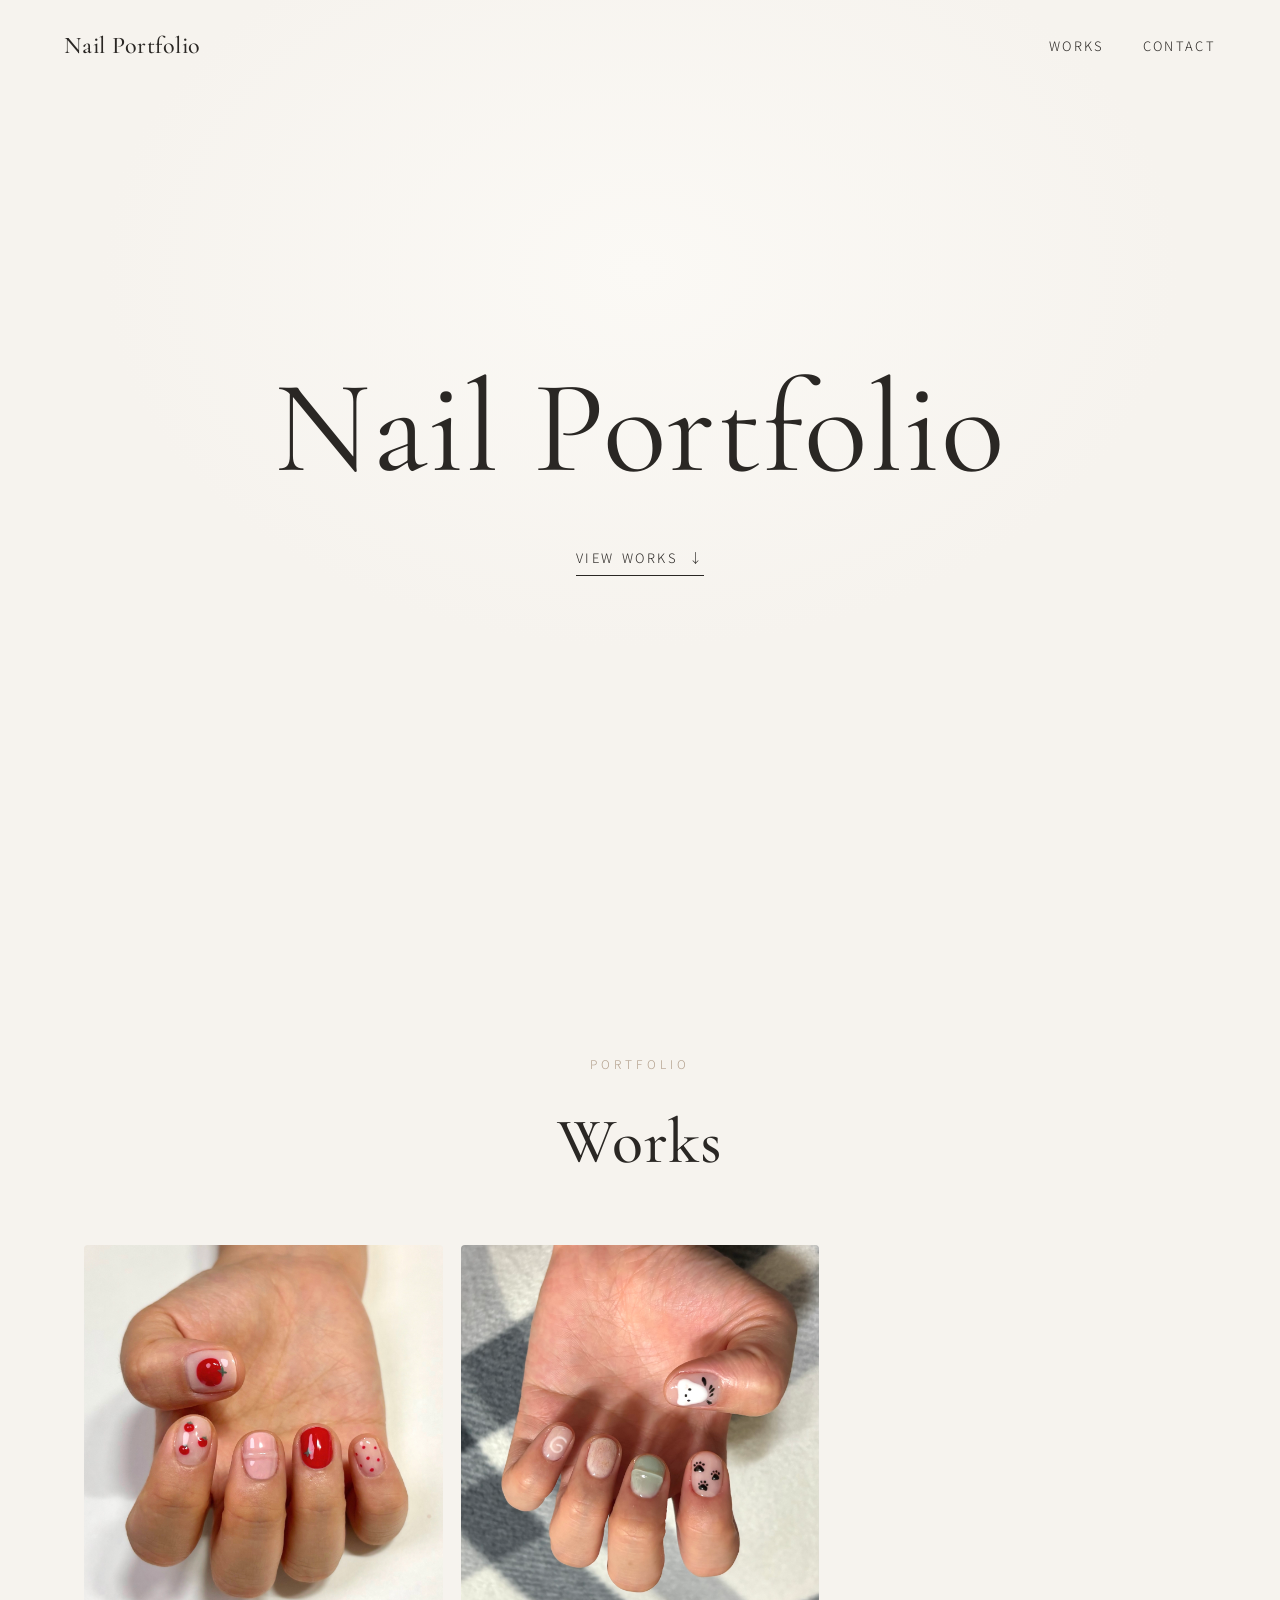
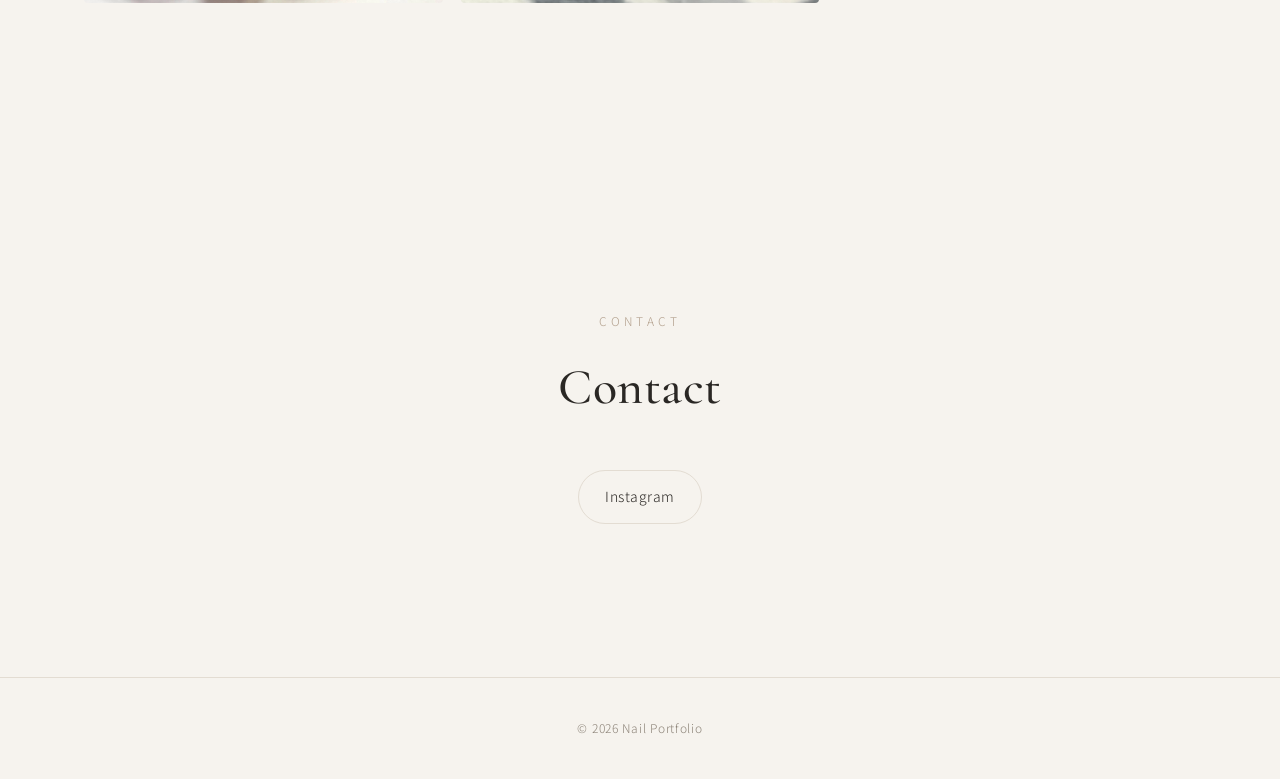
==== index.html @ acb51cf5 "Initial commit: nail portfolio site Co-Authored-By: Claude Opus 4.8 (1M context) <noreply@anthropic." ====
<!DOCTYPE html>
<html lang="ko">
<head>
  <meta charset="UTF-8" />
  <meta name="viewport" content="width=device-width, initial-scale=1.0" />
  <title>Nail Portfolio</title>
  <meta name="description" content="네일 아트 포트폴리오" />

  <!-- 폰트 -->
  <link rel="preconnect" href="https://fonts.googleapis.com">
  <link rel="preconnect" href="https://fonts.gstatic.com" crossorigin>
  <link href="https://fonts.googleapis.com/css2?family=Cormorant+Garamond:ital,wght@0,400;0,500;1,400&family=Noto+Serif+KR:wght@400;500;600&family=Noto+Sans+KR:wght@300;400;500&display=swap" rel="stylesheet">

  <link rel="stylesheet" href="css/styles.css" />
</head>
<body>

  <!-- ===== 상단 메뉴 ===== -->
  <header class="nav" id="nav">
    <a href="#top" class="nav__logo">Nail Portfolio</a>
    <nav class="nav__links">
      <a href="#works">WORKS</a>
      <a href="#contact">CONTACT</a>
    </nav>
    <button class="nav__toggle" id="navToggle" aria-label="메뉴 열기">
      <span></span><span></span>
    </button>
  </header>

  <!-- ===== 히어로 ===== -->
  <section class="hero" id="top">
    <div class="hero__inner reveal">
      <h1 class="hero__name" data-site="heroTitle">Nail Portfolio</h1>
      <p class="hero__sub" data-site="heroSub"></p>
      <a href="#works" class="hero__cta">VIEW WORKS <span>↓</span></a>
    </div>
  </section>

  <!-- ===== 작품 갤러리 ===== -->
  <section class="works" id="works">
    <div class="section-head reveal">
      <p class="section-head__eyebrow">PORTFOLIO</p>
      <h2 class="section-head__title">Works</h2>
    </div>

    <div class="gallery" id="gallery"><!-- 사진 자동 생성 --></div>

    <p class="gallery-empty" id="galleryEmpty" hidden>
      아직 등록된 작품이 없어요.<br />
      <span>images 폴더에 사진을 넣고 “사진추가하기”를 눌러 주세요.</span>
    </p>
  </section>

  <!-- ===== 연락처 ===== -->
  <section class="contact" id="contact">
    <div class="contact__inner reveal">
      <p class="section-head__eyebrow">CONTACT</p>
      <h2 class="contact__title">Contact</h2>
      <div class="contact__links" id="contactLinks"><!-- 자동 생성 --></div>
    </div>
  </section>

  <footer class="footer">
    <p>© <span id="year"></span> <span data-site="name">Nail Portfolio</span></p>
  </footer>

  <!-- ===== 사진 확대(라이트박스) ===== -->
  <div class="lightbox" id="lightbox" hidden>
    <button class="lightbox__close" id="lbClose" aria-label="닫기">×</button>
    <button class="lightbox__nav lightbox__prev" id="lbPrev" aria-label="이전">‹</button>
    <figure class="lightbox__figure">
      <img id="lbImg" src="" alt="" />
      <figcaption id="lbCaption"></figcaption>
    </figure>
    <button class="lightbox__nav lightbox__next" id="lbNext" aria-label="다음">›</button>
  </div>

  <script src="js/config.js"></script>
  <script src="js/photos.js"></script>
  <script src="js/script.js"></script>
</body>
</html>
---- css/styles.css ----
/* ============================================================
   미니멀 & 뉴트럴 네일 포트폴리오
   색/폰트는 아래 :root 값만 바꾸면 전체가 바뀝니다.
   ============================================================ */
:root {
  --bg:        #f6f3ee;   /* 배경 (따뜻한 아이보리) */
  --bg-2:      #efe9e1;   /* 살짝 진한 배경 */
  --text:      #2a2724;   /* 본문 글자 */
  --muted:     #8c8378;   /* 흐린 글자 */
  --line:      #e3dcd2;   /* 구분선 */
  --accent:    #b29f8c;   /* 포인트 색 (그레이지) */
  --serif:     "Cormorant Garamond", "Noto Serif KR", serif;
  --serif-ko:  "Noto Serif KR", "Cormorant Garamond", serif;
  --sans:      "Noto Sans KR", -apple-system, "Segoe UI", sans-serif;
  --maxw:      1240px;
  --ease:      cubic-bezier(.22,.61,.36,1);
}

* { box-sizing: border-box; margin: 0; padding: 0; }
html { scroll-behavior: smooth; }
body {
  background: var(--bg);
  color: var(--text);
  font-family: var(--sans);
  font-weight: 300;
  line-height: 1.7;
  -webkit-font-smoothing: antialiased;
  overflow-x: hidden;
}
a { color: inherit; text-decoration: none; }
img { display: block; width: 100%; height: auto; }
ul { list-style: none; }

.section-head__eyebrow {
  font-family: var(--sans);
  font-size: 12px;
  letter-spacing: .35em;
  color: var(--accent);
  text-transform: uppercase;
  margin-bottom: 14px;
}
.section-head__title,
.about__title,
.contact__title {
  font-family: var(--serif);
  font-weight: 500;
  letter-spacing: .01em;
}

/* ===== 상단 메뉴 ===== */
.nav {
  position: fixed; top: 0; left: 0; right: 0; z-index: 100;
  display: flex; align-items: center; justify-content: space-between;
  padding: 26px clamp(20px, 5vw, 64px);
  transition: background .4s var(--ease), padding .4s var(--ease), box-shadow .4s var(--ease);
}
.nav.is-scrolled {
  background: rgba(246,243,238,.86);
  backdrop-filter: blur(10px);
  padding-top: 16px; padding-bottom: 16px;
  box-shadow: 0 1px 0 var(--line);
}
.nav__logo {
  font-family: var(--serif);
  font-size: 24px; font-weight: 500; letter-spacing: .02em;
}
.nav__links { display: flex; gap: 38px; }
.nav__links a {
  font-size: 13px; letter-spacing: .18em; color: var(--text);
  position: relative; padding: 4px 0;
}
.nav__links a::after {
  content: ""; position: absolute; left: 0; bottom: 0;
  width: 0; height: 1px; background: var(--accent);
  transition: width .35s var(--ease);
}
.nav__links a:hover::after { width: 100%; }
.nav__toggle {
  display: none; background: none; border: 0; cursor: pointer;
  width: 30px; height: 22px; position: relative;
}
.nav__toggle span {
  position: absolute; left: 0; width: 100%; height: 1.5px; background: var(--text);
  transition: transform .35s var(--ease), opacity .35s var(--ease);
}
.nav__toggle span:nth-child(1) { top: 4px; }
.nav__toggle span:nth-child(2) { bottom: 4px; }
body.menu-open .nav__toggle span:nth-child(1) { top: 10px; transform: rotate(45deg); }
body.menu-open .nav__toggle span:nth-child(2) { bottom: 10px; transform: rotate(-45deg); }

/* ===== 히어로 ===== */
.hero {
  min-height: 100vh;
  display: flex; align-items: center; justify-content: center;
  text-align: center; padding: 120px 24px 80px;
  background:
    radial-gradient(60% 60% at 50% 30%, #fbf9f5 0%, var(--bg) 70%);
}
.hero__eyebrow {
  font-size: 13px; letter-spacing: .45em; color: var(--accent);
  text-transform: uppercase; margin-bottom: 26px;
}
.hero__name {
  font-family: var(--serif);
  font-size: clamp(48px, 11vw, 132px);
  font-weight: 400; line-height: .98; letter-spacing: .01em;
}
.hero__sub {
  margin-top: 24px; font-family: var(--serif-ko);
  font-size: clamp(15px, 2.2vw, 20px); color: var(--muted); letter-spacing: .02em;
}
.hero__cta {
  display: inline-flex; align-items: center; gap: 10px;
  margin-top: 54px; font-size: 13px; letter-spacing: .2em;
  padding-bottom: 6px; border-bottom: 1px solid var(--text);
}
.hero__cta span { transition: transform .4s var(--ease); }
.hero__cta:hover span { transform: translateY(4px); }

/* ===== 섹션 공통 ===== */
.works, .about, .contact { padding: clamp(80px, 12vw, 160px) clamp(20px, 5vw, 64px); }
.works { max-width: var(--maxw); margin: 0 auto; }
.section-head { text-align: center; margin-bottom: 48px; }
.section-head__title { font-size: clamp(34px, 6vw, 64px); }

/* ===== 필터 ===== */
.filters {
  display: flex; flex-wrap: wrap; gap: 10px;
  justify-content: center; margin-bottom: 54px;
}
.filters button {
  font-family: var(--sans); font-size: 13px; letter-spacing: .08em;
  color: var(--muted); background: none; border: 1px solid var(--line);
  padding: 9px 20px; border-radius: 999px; cursor: pointer;
  transition: all .3s var(--ease);
}
.filters button:hover { color: var(--text); border-color: var(--accent); }
.filters button.is-active {
  color: #fff; background: var(--text); border-color: var(--text);
}

/* ===== 갤러리 (메이슨리) ===== */
.gallery { column-count: 3; column-gap: 18px; }
@media (max-width: 900px) { .gallery { column-count: 2; column-gap: 14px; } }
@media (max-width: 560px) { .gallery { column-count: 1; } }

.card {
  break-inside: avoid; margin-bottom: 18px; position: relative;
  overflow: hidden; border-radius: 4px; cursor: pointer;
  background: var(--bg-2);
  opacity: 0; transform: translateY(24px);
  transition: opacity .8s var(--ease), transform .8s var(--ease);
}
.card.is-in { opacity: 1; transform: none; }
.card.is-hidden { display: none; }
.card img { transition: transform .9s var(--ease); }
.card:hover img { transform: scale(1.05); }
.card__overlay {
  position: absolute; inset: 0; display: flex; align-items: flex-end;
  padding: 18px 20px; color: #fff;
  background: linear-gradient(to top, rgba(20,18,16,.55) 0%, rgba(20,18,16,0) 55%);
  opacity: 0; transition: opacity .4s var(--ease);
}
.card:hover .card__overlay { opacity: 1; }
.card__name { font-family: var(--serif-ko); font-size: 16px; }
.card__date { font-size: 12px; letter-spacing: .14em; color: rgba(255,255,255,.85); }

.gallery-empty {
  text-align: center; color: var(--muted); font-size: 16px; line-height: 2;
  padding: 60px 0;
}
.gallery-empty span { font-size: 14px; color: var(--accent); }

/* ===== 소개 ===== */
.about { background: var(--bg-2); }
.about__grid {
  max-width: var(--maxw); margin: 0 auto;
  display: grid; grid-template-columns: 1fr 1.1fr; gap: clamp(40px, 7vw, 100px);
  align-items: start;
}
.about__title { font-size: clamp(30px, 5vw, 52px); margin: 8px 0 24px; }
.about__text { color: var(--muted); font-size: 17px; max-width: 36ch; white-space: pre-line; }
.about__cols { display: grid; gap: 40px; }
.about__block h3 {
  font-family: var(--sans); font-size: 12px; letter-spacing: .22em;
  color: var(--accent); margin-bottom: 16px; padding-bottom: 12px;
  border-bottom: 1px solid var(--line);
}
.about__block li {
  display: flex; gap: 14px; padding: 7px 0; font-size: 15px;
}
.about__block li b { color: var(--accent); font-weight: 500; min-width: 52px; }
@media (max-width: 820px) { .about__grid { grid-template-columns: 1fr; } }

/* ===== 연락처 ===== */
.contact { text-align: center; }
.contact__title { font-size: clamp(28px, 5vw, 50px); margin: 10px 0 40px; }
.contact__links { display: flex; flex-wrap: wrap; gap: 14px; justify-content: center; }
.contact__links a {
  display: inline-flex; align-items: center; gap: 9px;
  font-size: 14px; letter-spacing: .04em;
  padding: 14px 26px; border: 1px solid var(--line); border-radius: 999px;
  transition: all .3s var(--ease);
}
.contact__links a:hover { border-color: var(--accent); background: #fff; transform: translateY(-2px); }

/* ===== 푸터 ===== */
.footer {
  text-align: center; padding: 40px 20px;
  font-size: 12px; letter-spacing: .06em; color: var(--muted);
  border-top: 1px solid var(--line);
}

/* ===== 라이트박스 ===== */
.lightbox {
  position: fixed; inset: 0; z-index: 200;
  display: flex; align-items: center; justify-content: center;
  background: rgba(28,25,22,.94); padding: 24px;
  opacity: 0; animation: fadeIn .35s var(--ease) forwards;
}
.lightbox[hidden] { display: none; }
.lightbox__figure { max-width: min(90vw, 900px); text-align: center; }
.lightbox__figure img {
  max-height: 82vh; width: auto; max-width: 100%;
  margin: 0 auto; border-radius: 4px;
  box-shadow: 0 30px 80px rgba(0,0,0,.5);
}
.lightbox__figure figcaption {
  margin-top: 18px; color: #efe9e1; font-family: var(--serif-ko); font-size: 16px;
}
.lightbox__close, .lightbox__nav {
  position: absolute; background: none; border: 0; color: #efe9e1;
  cursor: pointer; transition: opacity .3s, transform .3s;
}
.lightbox__close { top: 24px; right: 28px; font-size: 38px; line-height: 1; }
.lightbox__nav { top: 50%; transform: translateY(-50%); font-size: 60px; padding: 10px 20px; }
.lightbox__prev { left: 8px; } .lightbox__next { right: 8px; }
.lightbox__close:hover { opacity: .6; }
.lightbox__nav:hover { color: #fff; }
@keyframes fadeIn { from { opacity: 0; } to { opacity: 1; } }

/* 데모(샘플) 안내 배너 */
.demo-banner {
  position: fixed; bottom: 18px; left: 50%; transform: translateX(-50%);
  z-index: 150; background: var(--text); color: var(--bg);
  font-size: 13px; letter-spacing: .03em; padding: 11px 22px; border-radius: 999px;
  box-shadow: 0 10px 30px rgba(0,0,0,.18);
}

/* 모바일 메뉴 */
@media (max-width: 720px) {
  .nav__toggle { display: block; }
  .nav__links {
    position: fixed; inset: 0; flex-direction: column;
    align-items: center; justify-content: center; gap: 30px;
    background: rgba(246,243,238,.97); backdrop-filter: blur(8px);
    opacity: 0; pointer-events: none; transition: opacity .4s var(--ease);
  }
  .nav__links a { font-size: 18px; }
  body.menu-open .nav__links { opacity: 1; pointer-events: auto; }
}

@media (prefers-reduced-motion: reduce) {
  * { transition: none !important; animation: none !important; }
  .card { opacity: 1; transform: none; }
}
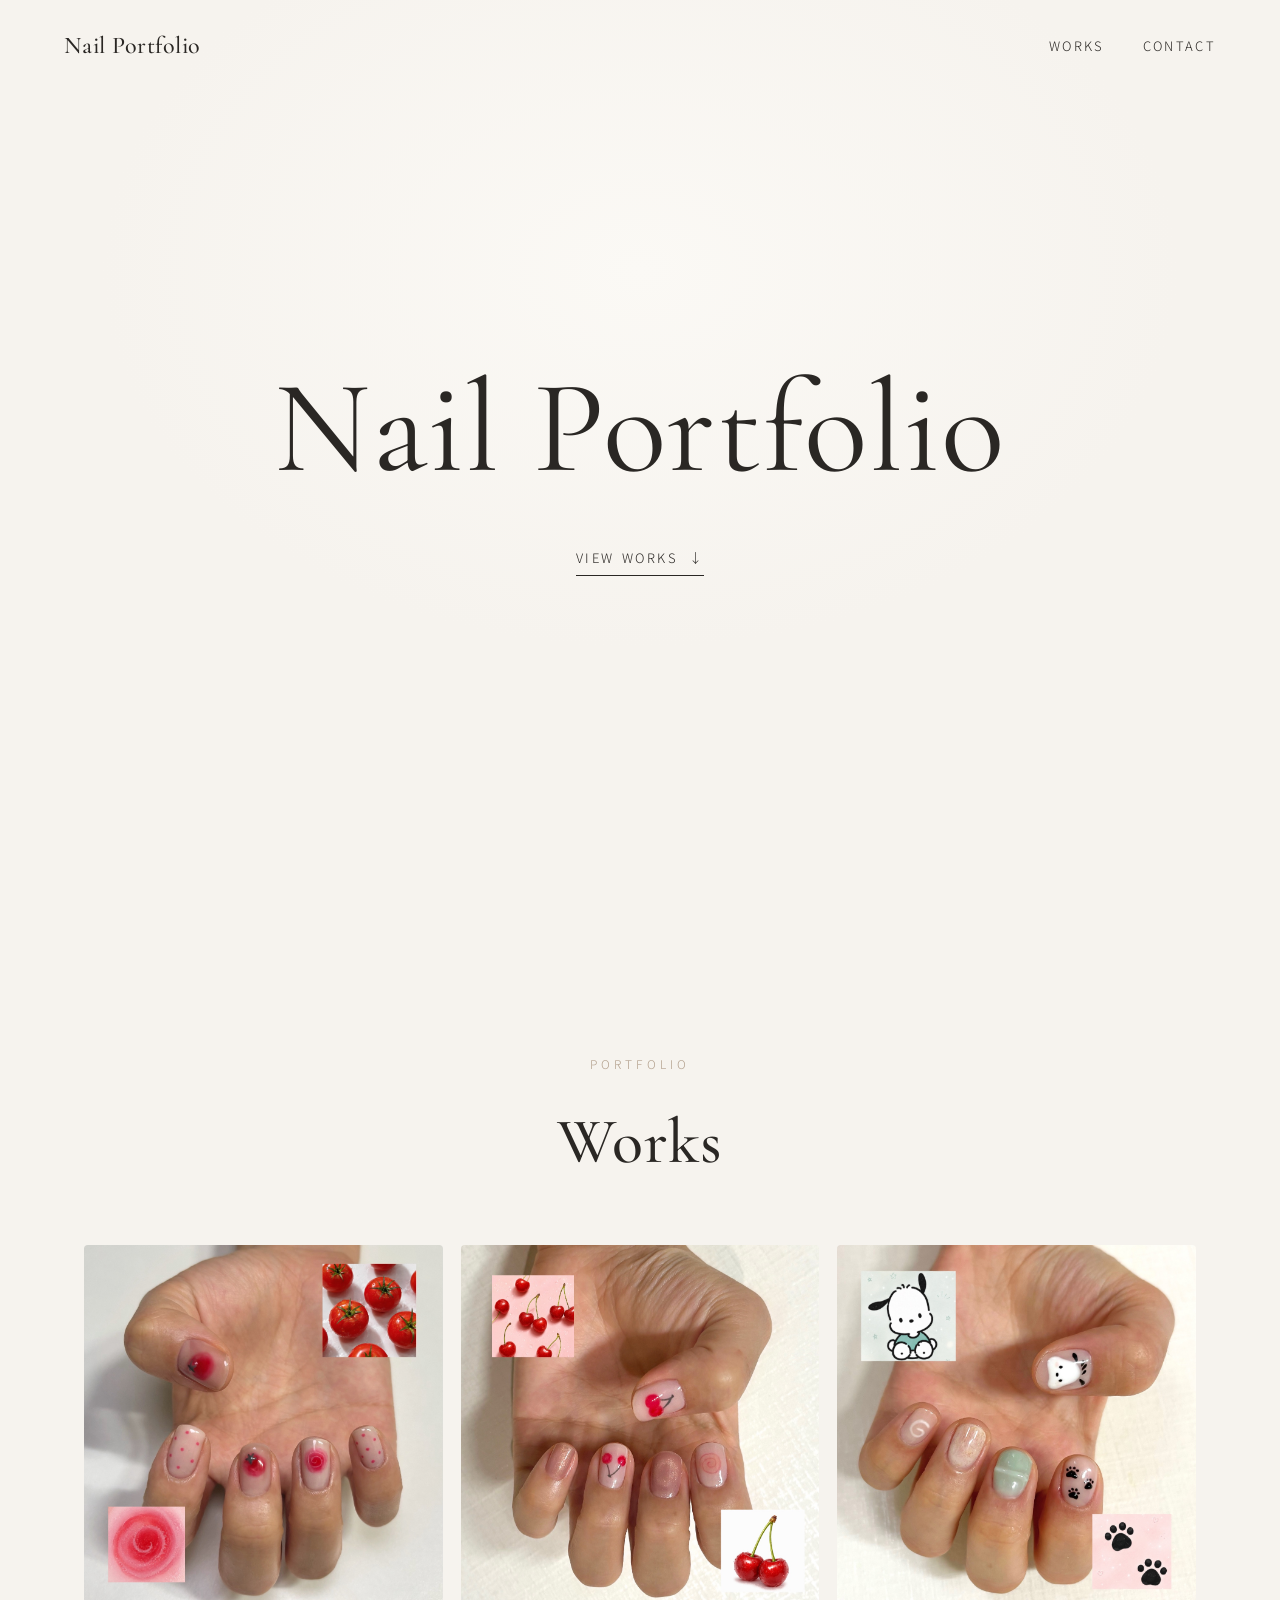
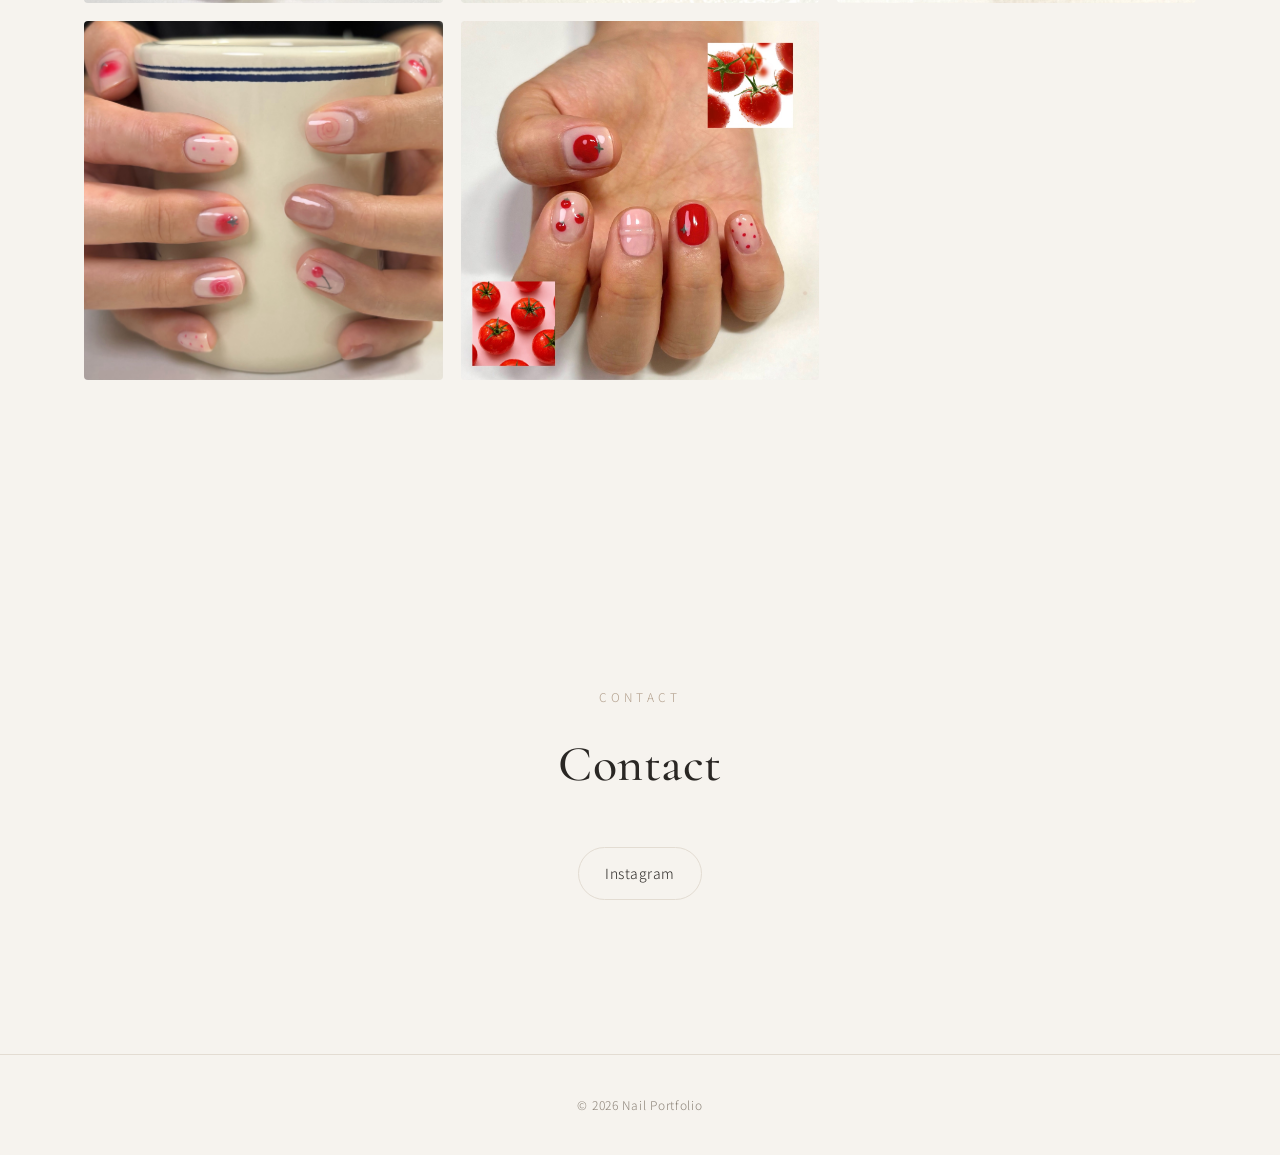
==== commit 909ad90d: "Bust cache so updates show on mobile Co-Authored-By: Claude Opus 4.8 (1M context) <noreply@anthropic" ====
--- a/index.html
+++ b/index.html
@@ -75,8 +75,14 @@
     <button class="lightbox__nav lightbox__next" id="lbNext" aria-label="다음">›</button>
   </div>
 
-  <script src="js/config.js"></script>
-  <script src="js/photos.js"></script>
-  <script src="js/script.js"></script>
+  <!-- 항상 최신 내용을 불러오도록 캐시 무력화 (모바일에서도 자동 갱신) -->
+  <script>
+    (function () {
+      var b = location.protocol === "file:" ? "" : "?t=" + Date.now();
+      document.write('<scr' + 'ipt src="js/config.js' + b + '"><\/scr' + 'ipt>');
+      document.write('<scr' + 'ipt src="js/photos.js' + b + '"><\/scr' + 'ipt>');
+      document.write('<scr' + 'ipt src="js/script.js' + b + '"><\/scr' + 'ipt>');
+    })();
+  </script>
 </body>
 </html>
